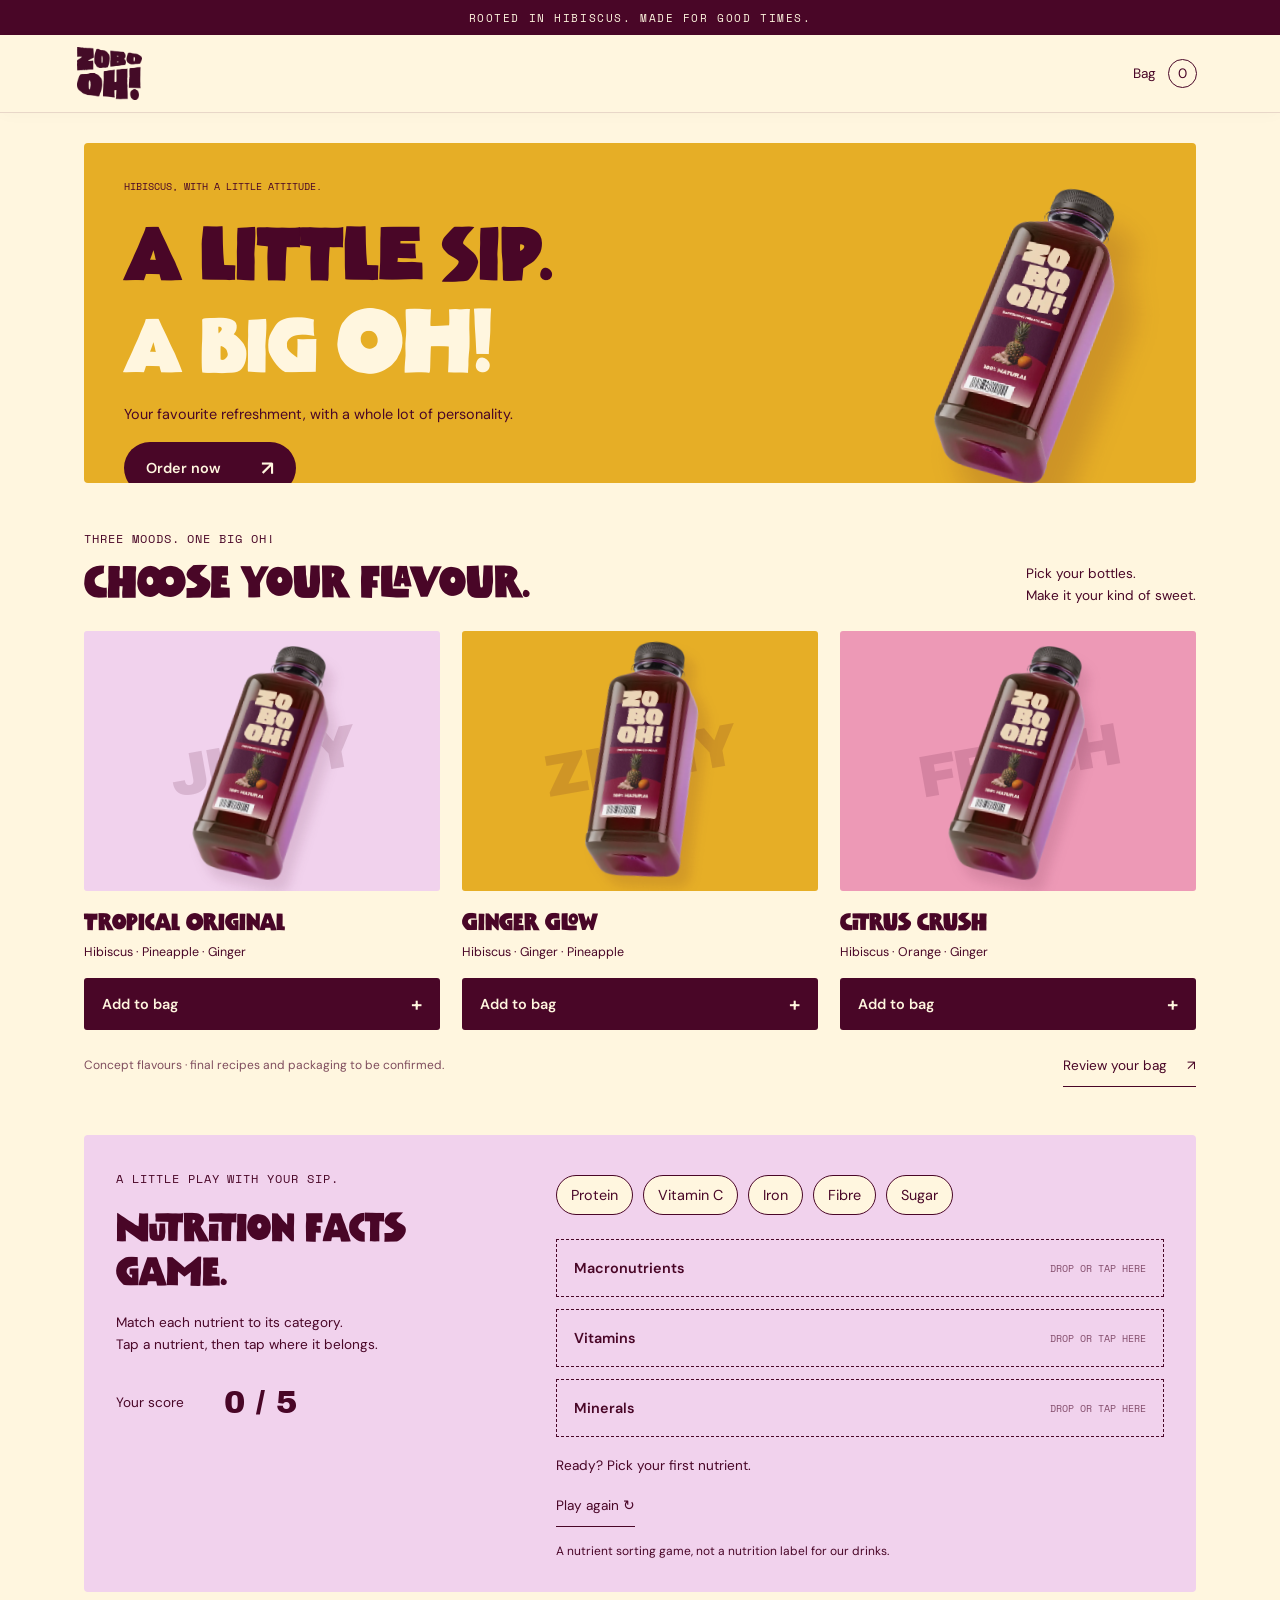
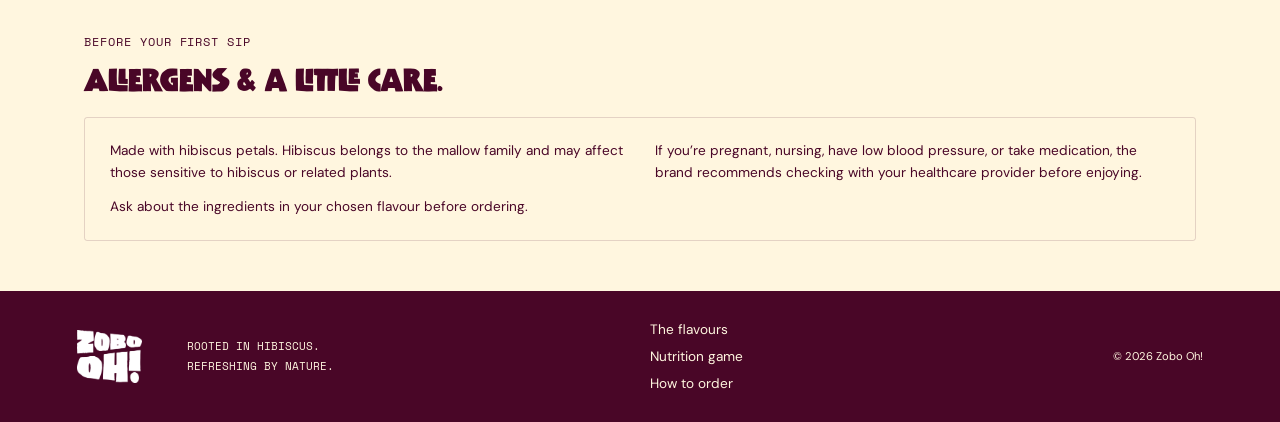
==== index.html @ 79635342 "Publish two Zobo Oh website concepts" ====
<!doctype html>
<html lang="en"><head><meta charset="UTF-8"><meta name="viewport" content="width=device-width,initial-scale=1"><meta name="theme-color" content="#e6ae26"><meta name="description" content="Zobo Oh! — big hibiscus energy. Explore a refreshing world of flavour."><title>Zobo Oh! — A little sip. A big OH!</title><link rel="stylesheet" href="style.css"><link rel="preload" href="assets/cultures-carnival.otf" as="font" type="font/otf" crossorigin><link rel="stylesheet" href="brand-font.css"></head><body>
<div class="announcement">ROOTED IN HIBISCUS. MADE FOR GOOD TIMES.</div>
<header><a class="logo" href="#" aria-label="Zobo Oh! home"><img src="assets/logo.webp" alt="Zobo Oh!"></a><button class="bag" id="open-bag">Bag <span id="bag-count">0</span></button></header>
<main>
<section class="hero" aria-labelledby="hero-title"><div class="hero-top"><span>HIBISCUS, WITH A LITTLE ATTITUDE.</span><span>BEST SERVED CHILLED.<br>BETTER SHARED.</span></div><h1 id="hero-title">A LITTLE SIP.<br><span>A BIG <i>OH!</i></span></h1><div class="hero-product"><img src="assets/bottle.webp" alt="Zobo Oh! hibiscus drink bottle" fetchpriority="high"></div><div class="hero-note">Your favourite refreshment, <br>with a whole lot of personality.</div><a class="button hero-cta" href="#flavours">Order now <span>↗</span></a></section>


<section class="flavours" id="flavours" aria-labelledby="flavour-heading"><div class="shop-heading"><div><span class="section-kicker">THREE MOODS. ONE BIG OH!</span><h2 id="flavour-heading">Choose your flavour.</h2></div><p>Pick your bottles.<br>Make it your kind of sweet.</p></div><div class="product-grid"><article class="product-card reveal" style="--card-color:#f1d2ed"><div class="product-image"><span aria-hidden="true">JUICY</span><img src="assets/bottle.webp" alt="Zobo Oh! sample bottle — Tropical Original concept"></div><h3>Tropical Original</h3><p>Hibiscus · Pineapple · Ginger</p><button class="button product-add" data-add="0" aria-label="Add Tropical Original">Add to bag <span>+</span></button></article><article class="product-card reveal" style="--card-color:#e6ae26"><div class="product-image"><span aria-hidden="true">ZINGY</span><img src="assets/bottle.webp" alt="Zobo Oh! sample bottle — Ginger Glow concept"></div><h3>Ginger Glow</h3><p>Hibiscus · Ginger · Pineapple</p><button class="button product-add" data-add="1" aria-label="Add Ginger Glow">Add to bag <span>+</span></button></article><article class="product-card reveal" style="--card-color:#ed99b6"><div class="product-image"><span aria-hidden="true">FRESH</span><img src="assets/bottle.webp" alt="Zobo Oh! sample bottle — Citrus Crush concept"></div><h3>Citrus Crush</h3><p>Hibiscus · Orange · Ginger</p><button class="button product-add" data-add="2" aria-label="Add Citrus Crush">Add to bag <span>+</span></button></article></div><div class="shop-bottom"><p class="concept-note">Concept flavours · final recipes and packaging to be confirmed.</p><button class="text-link" id="review-bag">Review your bag <span>↗</span></button></div><p id="add-status" class="sr-only" role="status"></p></section>



<section class="nutrition" aria-labelledby="game-title"><div><span class="section-kicker">A LITTLE PLAY WITH YOUR SIP.</span><h2 id="game-title">Nutrition facts <em>game.</em></h2><p>Match each nutrient to its category.<br>Tap a nutrient, then tap where it belongs.</p><div class="score" aria-live="polite">Your score <strong id="score">0 / 5</strong></div></div><div class="game"><div class="nutrient-list" id="nutrients"></div><div class="drop-zones"><button data-category="macros">Macronutrients <span>DROP OR TAP HERE</span></button><button data-category="vitamins">Vitamins <span>DROP OR TAP HERE</span></button><button data-category="minerals">Minerals <span>DROP OR TAP HERE</span></button></div><p id="game-message" aria-live="polite">Ready? Pick your first nutrient.</p><button class="text-link" id="reset-game">Play again ↻</button><small>A nutrient sorting game, not a nutrition label for our drinks.</small></div></section>
<section class="allergens"><span class="section-kicker">BEFORE YOUR FIRST SIP</span><h2>Allergens &amp; a little care.</h2><div class="allergy-copy"><p>Made with hibiscus petals. Hibiscus belongs to the mallow family and may affect those sensitive to hibiscus or related plants.</p><p>If you’re pregnant, nursing, have low blood pressure, or take medication, the brand recommends checking with your healthcare provider before enjoying.</p><p>Ask about the ingredients in your chosen flavour before ordering.</p></div></section>

</main><footer><a class="footer-logo" href="#"><img src="assets/logo.webp" alt="Zobo Oh! home"></a><p>ROOTED IN HIBISCUS.<br>REFRESHING BY NATURE.</p><div><a href="#flavours">The flavours</a><a href="#game-title">Nutrition game</a><button id="footer-order">How to order</button></div><span>© <span id="year"></span> Zobo Oh!</span></footer>
<dialog id="bag-dialog"><div class="dialog-top"><span class="section-kicker">YOUR GOOD-STUFF BAG</span><button id="close-bag" aria-label="Close bag">×</button></div><h2>A little<br><i>OH! to go.</i></h2><div id="bag-items"></div><label class="sweetness-label" for="sweetness">Your sweetness <output id="sweetness-value">3 / 5</output></label><input type="range" id="sweetness" min="1" max="5" value="3"><div class="sweetness-ends"><span>Just a little</span><span>Extra sweet</span></div><div class="order-info"><strong>How to order</strong><ol><li>Send the brand a DM.</li><li>Choose your flavour and quantity.</li><li>Pick your sweetness level, 1–5.</li><li>Confirm your order with an e-transfer.</li></ol></div><p class="demo-notice">Concept preview — no payment or order will be sent. Final flavours, prices, and contact details are awaiting confirmation.</p><button class="button" id="copy-order">Copy order summary <span>↗</span></button><p id="copy-status" role="status"></p><button class="text-link" id="continue-exploring">Keep exploring <span>✳</span></button></dialog><script src="app.js"></script></body></html>
---- style.css ----
@import url('https://fonts.googleapis.com/css2?family=Archivo+Black&family=DM+Sans:wght@400;500;600;700&family=Space+Mono&display=swap');
:root{--cream:#fff6df;--plum:#490627;--pink:#a5345c;--light-pink:#f1d2ed;--yellow:#e6ae26;--ink:#490627;--display:'Archivo Black',Impact,sans-serif;--body:'DM Sans',Arial,sans-serif;--mono:'Space Mono',monospace}*{box-sizing:border-box}html{scroll-behavior:smooth;scroll-padding-top:90px}body{margin:0;background:var(--cream);color:var(--plum);font-family:var(--body);overflow-x:clip}button,a,input{-webkit-tap-highlight-color:transparent}button,a{color:inherit}button{font:inherit;cursor:pointer}a{text-decoration:none}button:focus-visible,a:focus-visible,input:focus-visible,summary:focus-visible{outline:3px solid currentColor;outline-offset:5px}button{border:0}img{max-width:100%;display:block}h1,h2,h3,p{margin:0}h1,h2,h3{font-family:var(--display);font-weight:400;letter-spacing:-.055em}h2{font-size:clamp(3rem,6.8vw,7rem);line-height:1.02}i,em{font-family:Georgia,serif;font-weight:400}p{font-size:1.05rem;line-height:1.6}.section-kicker{font-family:var(--mono);font-size:.75rem;letter-spacing:.08em}.announcement{background:var(--plum);color:var(--cream);text-align:center;padding:9px;font: .7rem var(--mono);letter-spacing:.14em}header{height:94px;display:flex;align-items:center;justify-content:space-between;padding:0 5%;position:absolute;top:32px;width:100%;z-index:10;border-bottom:1px solid #49062725}.logo{width:90px}.logo img{filter:brightness(0) saturate(100%) invert(7%) sepia(70%) saturate(2450%) hue-rotate(308deg)}nav{display:flex;gap:35px;font-size:.85rem;font-weight:600}nav a{position:relative}nav a:after{content:'';position:absolute;bottom:-5px;left:0;width:0;height:2px;background:currentColor;transition:width .25s}nav a:hover:after{width:100%}.bag{background:transparent;display:flex;align-items:center;gap:12px;font-size:.85rem}.bag span{border:1px solid;border-radius:50%;width:29px;height:29px;display:grid;place-items:center}.hero{background:var(--yellow);position:relative;height:calc(100svh - 32px);min-height:800px;max-height:1050px;overflow:hidden;padding:130px 5% 30px}.hero-top{display:flex;justify-content:space-between;font:.7rem var(--mono);line-height:1.5}.hero-top span:last-child{text-align:right}.hero h1{text-align:center;font-size:clamp(5rem,10.5vw,11rem);line-height:.94;margin-top:38px;position:relative;z-index:1;letter-spacing:-.07em}.hero h1 span{color:var(--cream)}.hero h1 i{font-size:1.18em}.hero-product{position:absolute;z-index:2;left:50%;top:28%;width:285px;transform:translateX(-50%) rotate(-9deg);filter:drop-shadow(25px 30px 13px #49062728);animation:float 7s ease-in-out infinite}.hero-product img{width:100%}.hero-sticker{position:absolute;left:65%;top:54%;border-radius:50%;background:var(--plum);color:var(--cream);height:142px;width:142px;display:flex;align-items:center;justify-content:center;flex-direction:column;text-align:center;font:1rem var(--display);line-height:1.2;transform:rotate(12deg);z-index:3;border:1px dashed var(--yellow);outline:8px solid var(--plum)}.hero-sticker em{color:var(--yellow);font-size:1.3rem;line-height:1.4}.hero-note{position:absolute;left:9%;top:65%;font-size:1rem;line-height:1.5}.button{display:inline-flex;align-items:center;justify-content:space-between;gap:40px;background:var(--plum);color:var(--cream);border-radius:100px;padding:18px 25px;font-size:.9rem;font-weight:600;transition:transform .25s,background .25s;min-height:54px}.button:hover{transform:translateY(-4px);background:#6e103d}.button span{font-size:1.25rem}.hero-cta{position:absolute;bottom:70px;left:50%;transform:translateX(-50%);z-index:4}.hero-cta:hover{transform:translateX(-50%) translateY(-4px)}.hero-index{position:absolute;bottom:32px;left:5%;font:.7rem var(--mono)}.orbit-word{position:absolute;right:-18px;bottom:22%;writing-mode:vertical-rl;font:3.5rem var(--display);opacity:.12}.ticker{overflow:hidden;background:var(--pink);color:var(--cream);padding:18px 0;transform:rotate(-2deg);margin:-12px -10px 0;position:relative;z-index:4}.ticker div{white-space:nowrap;font:1.8rem var(--display);letter-spacing:-.03em;animation:marquee 35s linear infinite;width:max-content}.story{padding:125px 9% 130px;position:relative}.story h2{margin-top:32px;max-width:1050px}.story h2 em{color:var(--pink)}.story-bottom{display:grid;grid-template-columns:1fr 1.5fr 1fr;gap:45px;align-items:center;margin-top:50px}.handwritten{font:italic 1.9rem Georgia;transform:rotate(-8deg);color:var(--pink)}.text-link{font-size:.85rem;border-bottom:1px solid;padding:12px 0;background:transparent;display:inline-flex;gap:20px;justify-self:end;align-items:center}.story-flower{position:absolute;right:6%;top:60px;font:8rem Georgia;color:var(--yellow);animation:spin 45s linear infinite}.flavours{--scene:#f1d2ed;--accent:#490627;background:var(--scene);color:var(--accent);padding:65px 6% 25px;transition:background .6s,color .6s;position:relative}.flavour-header{display:grid;grid-template-columns:1fr auto;align-items:end;gap:20px}.flavour-header .section-kicker{grid-column:1/-1}.flavour-header h2{font-size:clamp(2.7rem,5vw,5rem)}.flavour-count{font: .85rem var(--mono)}.flavour-tabs{display:flex;gap:35px;border-bottom:1px solid #49062740;margin-top:35px}.flavour-tabs button{background:transparent;padding:18px 0;font-size:.85rem;border-bottom:3px solid transparent;opacity:.6}.flavour-tabs button[aria-selected=true]{opacity:1;border-color:currentColor}.flavour-stage{min-height:670px;position:relative;display:grid;grid-template-columns:1fr 1fr;align-items:center}.flavour-copy{max-width:440px;z-index:3;padding:55px 0 65px}.flavour-copy h3{font-size:clamp(3.5rem,6.3vw,6.5rem);line-height:1; margin:24px 0}.flavour-copy h3 i{font-size:1.1em}.ingredient-tags{display:flex;gap:10px;flex-wrap:wrap;margin:23px 0 30px}.ingredient-tags span{border:1px solid #49062765;border-radius:30px;font:.75rem var(--mono);padding:8px 12px}.flavour-visual{position:relative;height:600px;display:flex;align-items:center;justify-content:center}.flavour-visual img{height:540px;width:auto;z-index:2;position:relative;transform:rotate(10deg);filter:drop-shadow(20px 30px 10px #49062725);transition:transform .6s}.flavour-visual:hover img{transform:rotate(4deg) translateY(-12px)}.flavour-halo{position:absolute;width:450px;height:450px;border-radius:50%;background:var(--cream);opacity:.5}.flavour-big-word{position:absolute;white-space:nowrap;font:clamp(6rem,12vw,13rem) var(--display);opacity:.15;transform:rotate(-12deg);left:-40px;top:200px}.flavour-stamp{position:absolute;right:0;top:35px;transform:rotate(10deg);font:italic 1.3rem Georgia;line-height:1.2;border:1px solid;padding:25px;border-radius:50%;z-index:3}.flavour-controls{grid-column:1/-1;display:flex;align-items:center;justify-content:center;gap:24px;padding:0 0 20px}.flavour-controls span{font:.65rem var(--mono)}.flavour-controls button{border:1px solid currentColor;background:transparent;border-radius:50%;width:44px;height:44px;font-size:1.5rem;transition:background .25s}.flavour-controls button:hover{background:var(--cream)}.concept-note{text-align:center;font-size:.75rem;opacity:.7}.switching .flavour-copy,.switching .flavour-visual{animation:flavourIn .55s ease both}.ingredients{display:grid;grid-template-columns:1fr 1.2fr;gap:8%;padding:115px 7% 130px;position:relative}.ingredients-heading h2{margin:25px 0}.ingredients-heading em{color:var(--pink)}.ingredient-editorial{padding-top:25px}.ingredient-line{display:grid;grid-template-columns:30px 1fr 60px;gap:12px;padding:25px 0;border-top:1px solid #49062740;position:relative}.ingredient-line>span:first-child{font:.7rem var(--mono);padding-top:10px}.ingredient-line h3{font-size:2.5rem;letter-spacing:-.05em}.ingredient-line p{grid-column:2;font-size:.9rem;margin-top:4px}.ingredient-symbol{font:3.5rem Georgia;grid-column:3;grid-row:1/3;color:var(--pink);transition:transform .4s}.ingredient-line:hover .ingredient-symbol{transform:rotate(40deg)}.campaign{background:var(--plum);color:var(--light-pink);height:850px;position:relative;overflow:hidden;padding:35px 6%}.campaign-top{display:flex;justify-content:space-between;font:.7rem var(--mono)}.campaign h2{font-size:clamp(4rem,8.8vw,10rem);margin:55px 0 0;line-height:.95}.campaign h2 span{color:var(--yellow)}.campaign-bottles{position:absolute;bottom:-180px;left:33%;display:flex;align-items:flex-end}.campaign-bottles img{height:630px;width:auto;filter:drop-shadow(10px 10px 20px #0003)}.campaign-bottles img:nth-child(1){transform:rotate(-25deg);margin-right:-115px;margin-bottom:-35px}.campaign-bottles img:nth-child(2){transform:rotate(-3deg);z-index:2}.campaign-bottles img:nth-child(3){transform:rotate(18deg);margin-left:-110px;margin-bottom:-35px}.campaign-label{position:absolute;right:8%;top:50%;background:var(--yellow);color:var(--plum);padding:30px;transform:rotate(9deg);font:1.1rem var(--display);text-align:center;line-height:1.4;z-index:3}.campaign-label em{font-size:1.6rem}.campaign p{position:absolute;left:6%;bottom:100px;font-size:1rem;max-width:310px}.why{padding:110px 8%;display:grid;grid-template-columns:1fr 1fr;gap:35px 7%}.why>.section-kicker{grid-column:1/-1}.why h2{font-size:clamp(3rem,5vw,5rem)}.why-lines>div{display:grid;grid-template-columns:30px 1fr;gap:12px;border-top:1px solid #49062740;padding:22px 0}.why-lines span{font:.7rem var(--mono);padding-top:8px}.why-lines h3{font-size:1.8rem}.why-lines p{grid-column:2;font-size:.95rem}.nutrition{padding:80px 7%;background:var(--yellow);display:grid;grid-template-columns:1fr 1.1fr;gap:70px}.nutrition h2{font-size:clamp(3rem,5vw,5rem);margin:25px 0}.nutrition p{font-size:.95rem}.score{margin-top:30px;display:flex;align-items:center;gap:40px;font-size:.85rem}.score strong{font:2rem var(--display)}.nutrient-list{display:flex;flex-wrap:wrap;gap:10px;margin:8px 0 24px}.nutrient-list button{border:1px solid currentColor;border-radius:40px;padding:11px 15px;background:var(--cream);font-size:.9rem}.nutrient-list button.selected{background:var(--plum);color:var(--cream)}.nutrient-list button:disabled{opacity:.5;text-decoration:line-through;cursor:default}.drop-zones{display:grid;gap:12px}.drop-zones button{background:transparent;border:1px dashed;padding:22px;text-align:left;display:flex;justify-content:space-between;align-items:center;gap:12px;min-height:72px;font-weight:600}.drop-zones button span{font:.6rem var(--mono);opacity:.65}.drop-zones button:hover{background:#fff3}.game #game-message{margin-top:18px;min-height:30px}.game small{display:block;font-size:.75rem;margin-top:15px;line-height:1.5}.allergens{padding:65px 8%;background:var(--light-pink)}details{margin-top:22px}summary{list-style:none;cursor:pointer;font:clamp(1.8rem,3vw,3rem) var(--display);display:flex;justify-content:space-between}summary::-webkit-details-marker{display:none}details[open] summary span{transform:rotate(45deg)}details>div{max-width:750px;padding-top:25px}details p{margin-bottom:15px}.ending{padding:100px 8% 110px;background:var(--pink);color:var(--cream);position:relative;overflow:hidden}.ending h2{font-size:clamp(4.5rem,11vw,11rem);line-height:.95;margin:35px 0}.ending h2 i{color:var(--yellow)}.ending .button{background:var(--yellow);color:var(--plum)}.ending-spark{position:absolute;right:6%;top:28%;font:15rem Georgia;color:var(--yellow);animation:spin 70s linear infinite}footer{background:var(--plum);color:var(--cream);padding:45px 6%;display:grid;grid-template-columns:110px 1fr 1fr auto;align-items:center;gap:40px}.footer-logo{width:95px}footer p{font:.7rem var(--mono);line-height:1.8}footer>div{display:flex;flex-direction:column;gap:10px;font-size:.85rem}footer button{background:transparent;padding:0;text-align:left}footer>span{font-size:.7rem}dialog{border:0;background:var(--cream);color:var(--plum);padding:32px;width:480px;max-width:calc(100% - 24px);max-height:90svh;border-radius:4px}dialog::backdrop{background:#24081780;backdrop-filter:blur(5px)}.dialog-top{display:flex;justify-content:space-between;align-items:center}.dialog-top button{background:transparent;font-size:2rem}dialog h2{font-size:3rem;margin:24px 0}.bag-item{display:flex;justify-content:space-between;align-items:center;border-top:1px solid #49062735;padding:18px 0;gap:15px}.quantity-controls{display:flex;align-items:center;gap:10px}.quantity-controls button{width:32px;height:32px;border:1px solid;background:transparent;border-radius:50%}.sweetness-label{display:flex;justify-content:space-between;margin-top:28px;font-weight:600}input[type=range]{width:100%;margin:20px 0;accent-color:var(--pink)}.sweetness-ends{display:flex;justify-content:space-between;font-size:.8rem}.order-info{margin-top:28px;border-top:1px solid #49062735;padding-top:20px}.order-info ol{padding-left:20px;font-size:.9rem;line-height:1.8}.demo-notice{font-size:.8rem;line-height:1.5;margin:20px 0}.reveal{transition:opacity .7s,transform .7s}.js-motion .reveal:not(.visible){opacity:0;transform:translateY(25px)}@keyframes float{0%,100%{transform:translateX(-50%) rotate(-9deg) translateY(0)}50%{transform:translateX(-50%) rotate(-6deg) translateY(-15px)}}@keyframes marquee{to{transform:translateX(-50%)}}@keyframes spin{to{transform:rotate(360deg)}}@keyframes flavourIn{from{opacity:.25;transform:translateY(15px)}to{opacity:1;transform:translateY(0)}}
@media(min-width:1500px){.hero-product{width:320px}.hero h1{font-size:10.5vw}.hero-note{top:70%}}@media(max-width:1000px){.story-bottom{grid-template-columns:1fr 2fr}.story-bottom .text-link{grid-column:2;justify-self:start}.flavour-stamp{right:-15px;font-size:1rem}.flavour-halo{width:330px;height:330px}.campaign-bottles{left:35%}.campaign-bottles img{height:560px}.campaign-label{right:5%;top:47%}.nutrition{gap:35px}.ending-spark{font-size:10rem}footer{grid-template-columns:90px 1fr 1fr}footer>span{grid-column:2}}
@media(max-width:700px){html{scroll-padding-top:20px}.announcement{font-size:.58rem;letter-spacing:.07em}header{height:75px;top:29px;padding:0 6%}.logo{width:68px}nav{gap:15px}nav a{font-size:.75rem}nav a:last-child{display:none}.bag{font-size:.75rem;gap:6px}.bag span{width:25px;height:25px}.hero{min-height:740px;height:calc(100svh - 29px);max-height:880px;padding:95px 6% 25px}.hero-top{font-size:.55rem}.hero-top span:last-child{display:none}.hero h1{font-size:clamp(3.4rem,12.2vw,5.5rem);margin-top:36px;line-height:1}.hero-product{width:220px;top:31%}.hero-sticker{left:auto;right:7%;top:46%;width:97px;height:97px;font-size:.7rem;outline-width:5px}.hero-sticker em{font-size:.9rem}.hero-note{left:6%;top:auto;bottom:127px;font-size:.82rem;max-width:175px}.hero-cta{bottom:48px;white-space:nowrap}.hero-index{font-size:.55rem;bottom:18px}.orbit-word{font-size:2.2rem;bottom:26%;right:-8px}.ticker{padding:14px 0}.ticker div{font-size:1.35rem}.story{padding:75px 7% 80px}.story h2{font-size:clamp(2.3rem,8.5vw,3.8rem);margin-top:22px}.story-flower{font-size:4rem;right:7%;top:25px}.story-bottom{grid-template-columns:1fr;gap:25px;margin-top:30px}.handwritten{font-size:1.6rem}.story-bottom p{font-size:1rem}.story-bottom .text-link{grid-column:auto}.flavours{padding:45px 6% 23px}.flavour-header h2{font-size:2.55rem}.flavour-count{font-size:.65rem}.flavour-tabs{gap:8px;justify-content:space-between;margin-top:22px}.flavour-tabs button{font-size:.7rem;padding:15px 3px;max-width:105px;line-height:1.4}.flavour-stage{grid-template-columns:1fr;min-height:auto}.flavour-copy{padding:30px 0 15px;max-width:none}.flavour-copy h3{font-size:3.3rem;margin:15px 0}.flavour-copy h3 br{display:none}.flavour-copy p{font-size:.95rem;max-width:340px}.ingredient-tags{margin:18px 0}.ingredient-tags span{font-size:.65rem;padding:6px 10px}.flavour-copy .button{position:relative;z-index:4;padding:14px 22px}.flavour-visual{height:400px;margin-top:-15px}.flavour-visual img{height:360px}.flavour-halo{width:280px;height:280px}.flavour-big-word{font-size:7rem;left:0;top:135px}.flavour-stamp{right:5px;top:50px;font-size:.9rem;padding:17px}.flavour-controls{padding:20px 0}.flavour-controls span{font-size:.55rem}.concept-note{font-size:.65rem}.ingredients{padding:70px 7%;grid-template-columns:1fr;gap:25px}.ingredients-heading h2{font-size:3.8rem}.ingredients-heading p{font-size:.95rem}.ingredient-editorial{padding-top:0}.ingredient-line h3{font-size:2rem}.ingredient-symbol{font-size:3rem}.campaign{height:790px;padding:28px 6%}.campaign-top{font-size:.55rem}.campaign-top span:last-child{display:none}.campaign h2{font-size:clamp(3rem,10vw,4.5rem);margin-top:40px;line-height:1.05}.campaign h2 i{display:block}.campaign-bottles{left:10%;bottom:-120px}.campaign-bottles img{height:440px}.campaign-bottles img:nth-child(1){margin-right:-90px}.campaign-bottles img:nth-child(3){margin-left:-90px}.campaign p{bottom:auto;top:300px;font-size:.9rem}.campaign-label{right:6%;top:54%;padding:18px;font-size:.8rem}.campaign-label em{font-size:1.2rem}.why{padding:70px 7%;grid-template-columns:1fr;gap:30px}.why h2{font-size:3.2rem}.nutrition{grid-template-columns:1fr;padding:60px 7%;gap:35px}.nutrition h2{font-size:3.4rem}.score{margin-top:20px}.drop-zones button{font-size:.9rem}.allergens{padding:45px 7%}summary{font-size:1.6rem}.allergens p{font-size:.95rem}.ending{padding:70px 7%}.ending h2{font-size:clamp(3.8rem,13vw,6rem);position:relative;z-index:1}.ending-spark{font-size:6rem;top:auto;bottom:50px;right:-10px}footer{grid-template-columns:80px 1fr;padding:35px 7%;gap:25px}footer>div{grid-column:2}footer>span{grid-column:1/-1}.section-kicker{font-size:.65rem}dialog{padding:24px}}
html{overflow-x:clip}.flavours{overflow:clip}.flavour-visual img{transform:rotate(var(--bottle-angle,10deg))}.flavour-halo{transition:background .6s,border-radius .6s}.flavour-big-word{transition:transform .6s}.flavour-tabs button{min-height:48px}
@media(max-width:700px){.hero-note{top:330px;bottom:auto;font-size:.76rem;line-height:1.4;max-width:210px}.hero-product{width:190px;top:36%}.hero-sticker{top:50%;right:5%}.flavour-copy h3 i{display:block}.flavour-copy h3 br{display:block}.campaign-bottles{max-width:100%}.hero h1{font-size:11.5vw;letter-spacing:-.065em}}
@media(prefers-reduced-motion:reduce){html{scroll-behavior:auto}*,*:before,*:after{animation:none!important;transition:none!important}.js-motion .reveal:not(.visible){opacity:1;transform:none}}

@media(max-width:700px){.hero-note{top:240px;left:7%;max-width:260px}.hero-note br{display:none}}
/* Wireframe-led ordering layout */
header{position:sticky;top:0;height:78px;background:var(--cream);border-bottom:1px solid #49062720;padding:0 max(6%,calc((100% - 1160px)/2));box-shadow:0 3px 15px #49062705}.logo{width:65px}main{max-width:1160px;margin:auto;padding:30px 24px 50px}.hero{height:340px;min-height:0;max-height:none;border-radius:4px;padding:36px 40px;overflow:hidden}.hero-top{font-size:.65rem}.hero-top span:last-child{display:none}.hero h1{text-align:left;font-size:clamp(3rem,6vw,5rem);line-height:.98;margin-top:20px;max-width:70%;letter-spacing:-.055em}.hero-product{width:160px;left:auto;right:8%;top:12%;transform:rotate(8deg);animation:shopFloat 6s ease-in-out infinite}.hero-note{position:static;font-size:.9rem;line-height:1.4;margin-top:15px;max-width:65%}.hero-note br{display:none}.hero-cta{position:static;transform:none;margin-top:18px;padding:13px 22px;min-height:46px}.hero-cta:hover{transform:translateY(-3px)}.flavours{background:transparent;padding:44px 0 28px;overflow:visible}.shop-heading{display:flex;justify-content:space-between;align-items:end;gap:20px}.shop-heading h2{font-size:clamp(2rem,3.5vw,3rem);margin-top:10px}.shop-heading p{font-size:.85rem}.product-grid{display:grid;grid-template-columns:repeat(3,minmax(0,1fr));gap:22px;margin-top:25px}.product-card{min-width:0}.product-image{position:relative;height:260px;background:var(--card-color);overflow:hidden;border-radius:3px;display:grid;place-items:center}.product-image>span{position:absolute;font:3.7rem var(--display);letter-spacing:-.06em;opacity:.14;transform:rotate(-10deg)}.product-image img{height:235px;width:auto;position:relative;filter:drop-shadow(9px 12px 6px #49062720);transform:rotate(5deg);transition:transform .5s}.product-card:nth-child(2) img{transform:rotate(-6deg)}.product-card:hover img{transform:translateY(-8px) rotate(0)}.product-card h3{font-size:1.5rem;letter-spacing:-.035em;margin:17px 0 7px}.product-card p{font-size:.78rem;margin-bottom:15px}.product-add{width:100%;border-radius:3px;padding:13px 18px;min-height:46px}.shop-bottom{display:flex;align-items:center;justify-content:space-between;gap:20px;margin-top:15px}.concept-note{text-align:left;font-size:.75rem}.nutrition{margin-top:20px;padding:32px;grid-template-columns:.8fr 1.2fr;gap:35px;border-radius:4px;background:var(--light-pink)}.nutrition h2{font-size:2.5rem;line-height:1.1;margin:18px 0}.nutrition p{font-size:.85rem}.nutrient-list button{padding:10px 14px}.drop-zones button{min-height:58px;padding:17px;font-size:.9rem}.allergens{padding:38px 0 0;background:transparent}.allergens h2{font-size:2rem;margin:12px 0 20px}.allergy-copy{padding:22px 25px;border:1px solid #49062725;border-radius:3px;display:grid;grid-template-columns:1fr 1fr;gap:12px 30px}.allergy-copy p{font-size:.85rem;margin:0}.allergy-copy p:last-child{grid-column:1/-1}.sr-only{position:absolute;width:1px;height:1px;padding:0;margin:-1px;overflow:hidden;clip:rect(0,0,0,0);white-space:nowrap;border:0}footer{padding:30px max(6%,calc((100% - 1160px)/2));grid-template-columns:70px 1fr 1fr auto}.footer-logo{width:65px}#copy-status{font-size:.85rem;margin:14px 0;white-space:pre-line}#copy-order{width:100%;padding:14px 20px}#continue-exploring{display:flex;margin:auto}.game small{font-size:.75rem}.bag{min-height:44px}
@keyframes shopFloat{0%,100%{transform:rotate(8deg) translateY(0)}50%{transform:rotate(5deg) translateY(-8px)}}
@media(max-width:700px){header{height:68px;padding:0 6%}.logo{width:56px}main{padding:20px 18px 35px}.hero{height:340px;padding:25px 22px}.hero h1{font-size:clamp(2.3rem,7.5vw,3.2rem);max-width:100%;margin-top:18px;position:relative;z-index:3}.hero-product{width:108px;right:5%;top:42%}.hero-note{max-width:58%;font-size:.83rem;line-height:1.5;position:relative;top:auto;left:auto;margin-top:22px}.hero-cta{position:relative;left:auto;bottom:auto;margin-top:20px;padding:12px 17px;font-size:.8rem;gap:20px}.hero-cta:hover{transform:translateY(-3px)}.hero-top{font-size:.55rem}.flavours{padding-top:30px}.shop-heading{align-items:start}.shop-heading h2{font-size:1.9rem}.shop-heading>p{display:none}.product-grid{grid-template-columns:1fr;gap:18px;margin-top:20px}.product-card{display:grid;grid-template-columns:125px 1fr;grid-template-rows:auto auto 1fr;gap:5px 18px;align-items:center}.product-image{grid-row:1/4;height:170px}.product-image img{height:155px}.product-image>span{font-size:2.1rem}.product-card h3{font-size:1.2rem;margin:12px 0 0}.product-card p{font-size:.75rem;line-height:1.5;margin:0}.product-add{margin:8px 0 4px;align-self:end;min-height:44px;font-size:.8rem;padding:10px 14px;gap:12px}.shop-bottom{align-items:start;flex-direction:column;gap:5px}.shop-bottom .text-link{padding:10px 0}.nutrition{grid-template-columns:1fr;padding:25px 20px;gap:25px;margin-top:15px}.nutrition h2{font-size:2rem}.score{margin-top:16px}.score strong{font-size:1.5rem}.allergens{padding-top:30px}.allergens h2{font-size:1.65rem}.allergy-copy{grid-template-columns:1fr;padding:20px;gap:15px}.allergy-copy p:last-child{grid-column:auto}footer{grid-template-columns:65px 1fr;padding:28px 6%}footer>span{grid-column:1/-1}.game small{font-size:.72rem}}

.js-motion .product-card.reveal:not(.visible){opacity:1;transform:none}
---- brand-font.css ----
@font-face{font-family:'Cultures Carnival';src:url('assets/cultures-carnival.otf') format('opentype');font-weight:400;font-style:normal;font-display:swap}
h1,h2,h3{font-family:'Cultures Carnival',Impact,sans-serif;letter-spacing:0;line-height:1.08}h1 i,h2 i,h2 em,h3 i{font-family:inherit;font-style:normal}.hero h1{letter-spacing:0;line-height:1.04}.product-card h3{letter-spacing:0;line-height:1.15}.flavour-copy h3{letter-spacing:0;line-height:1.08}.campaign h2,.ending h2{line-height:1.08}
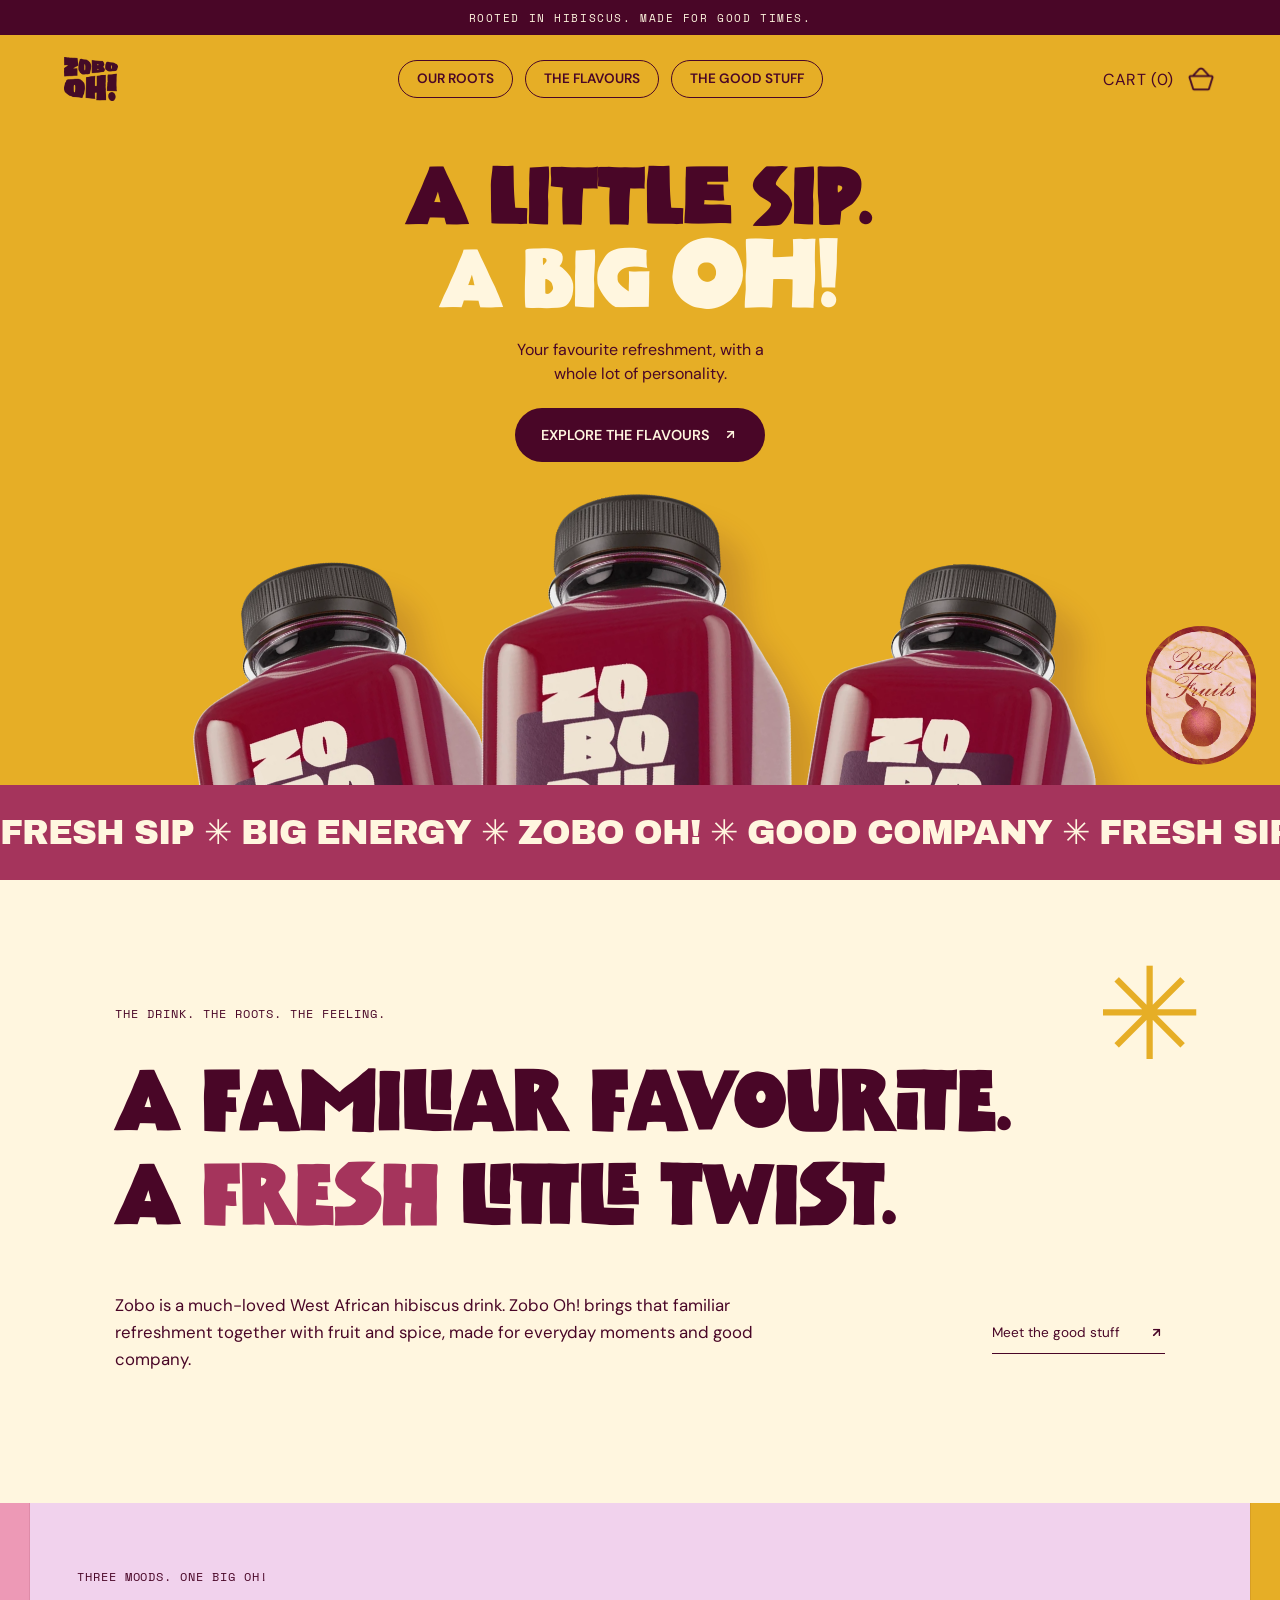
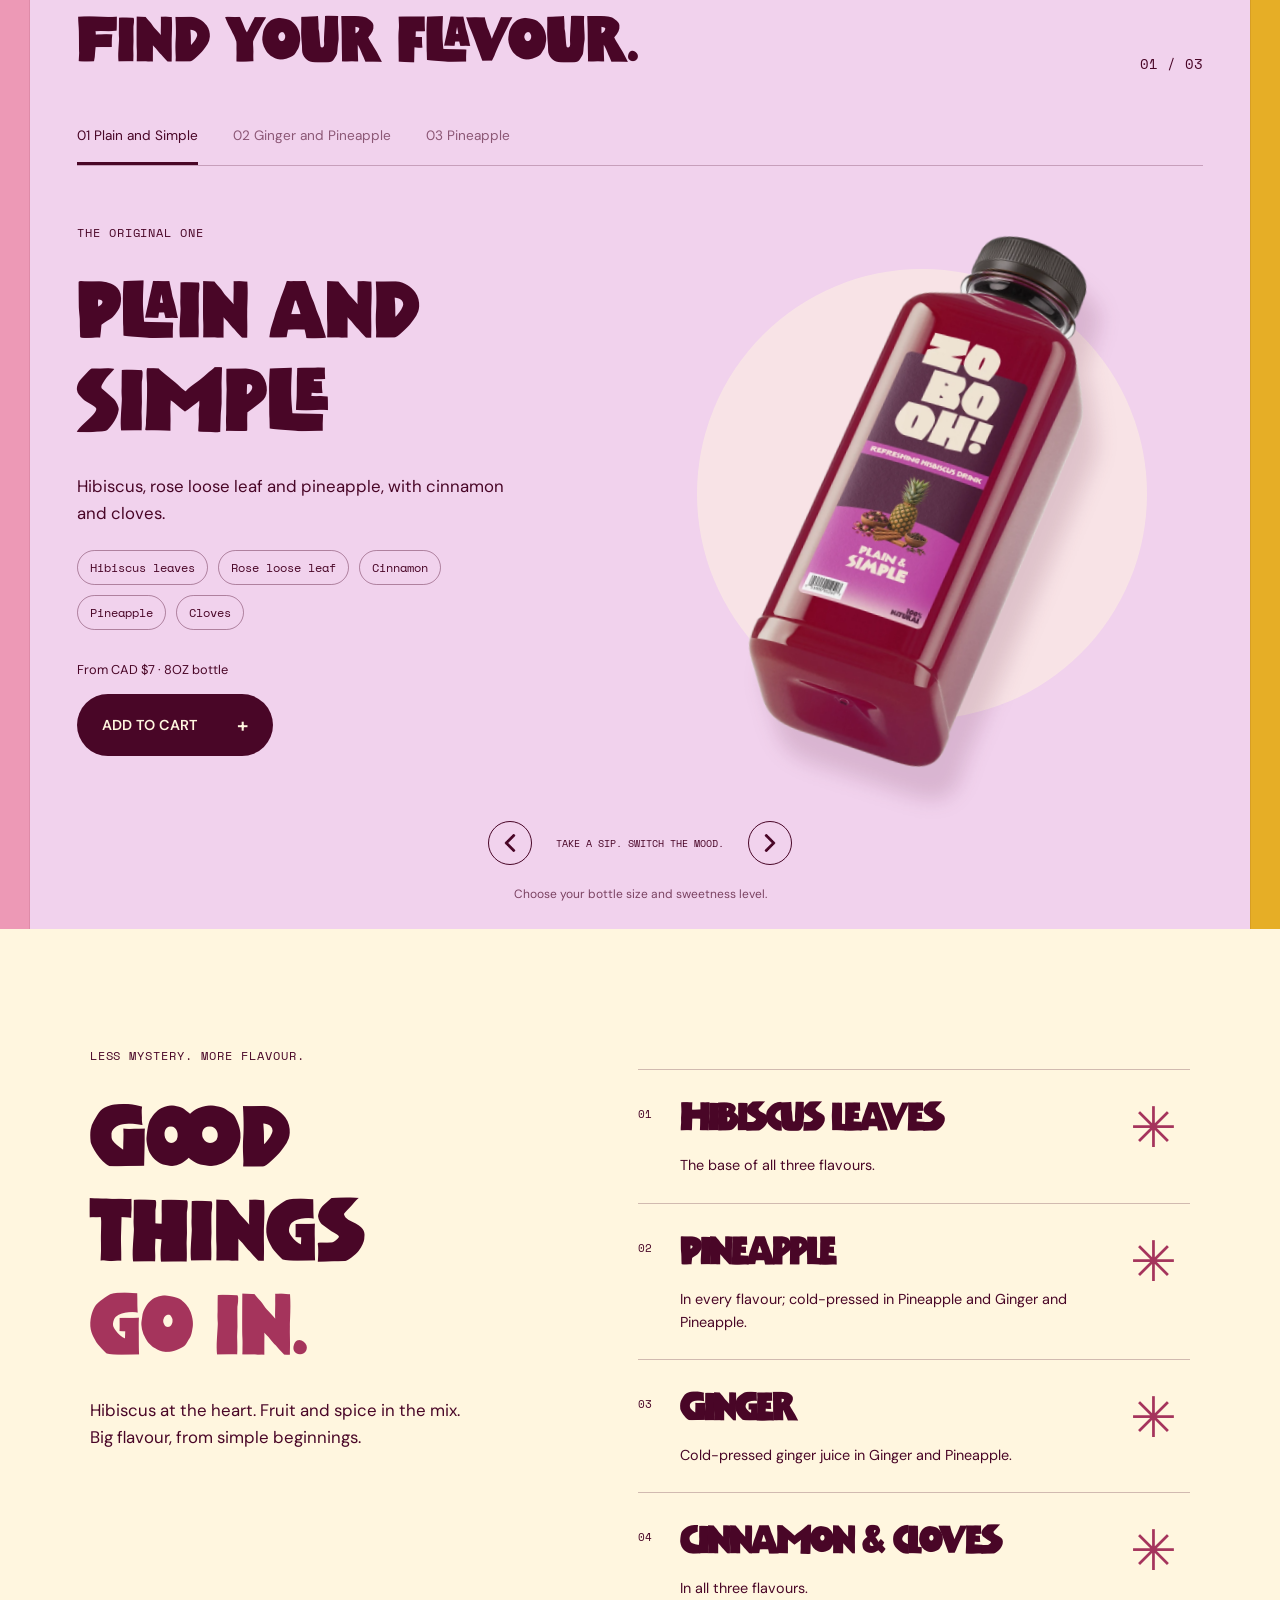
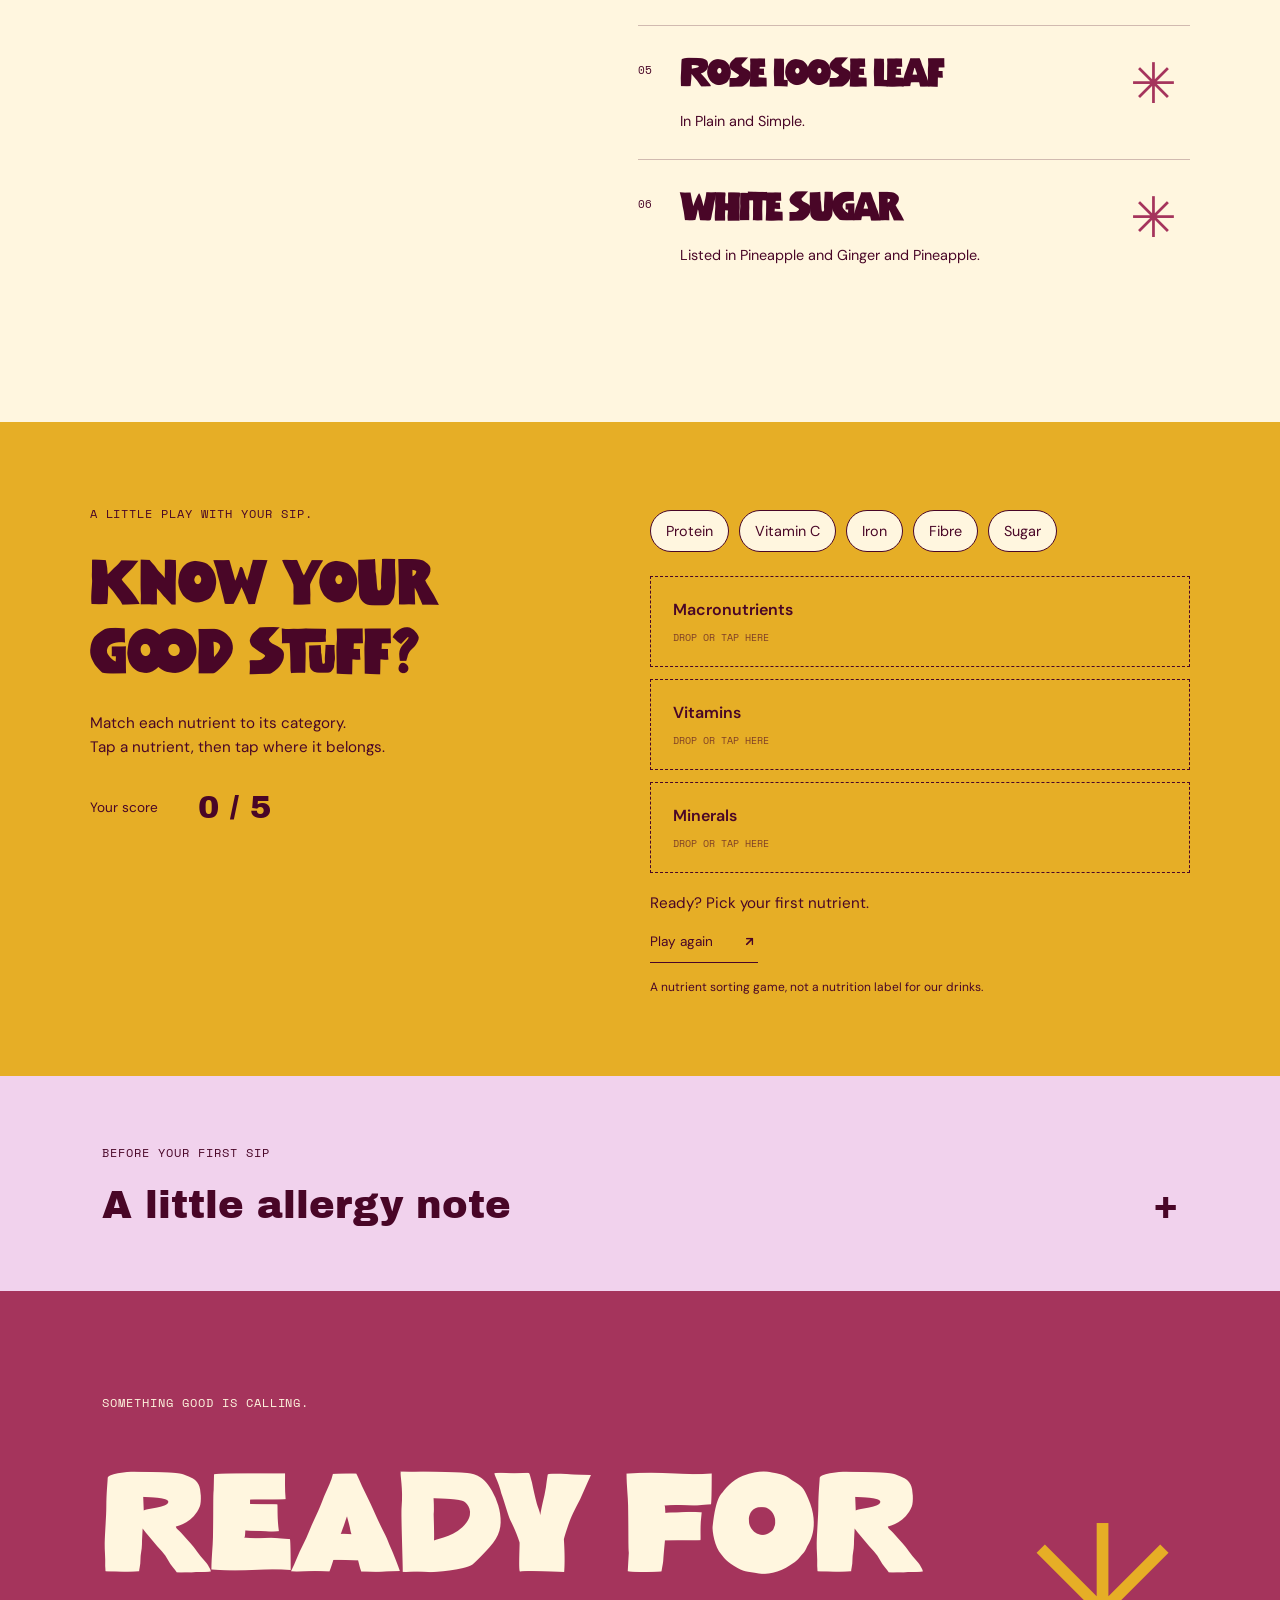
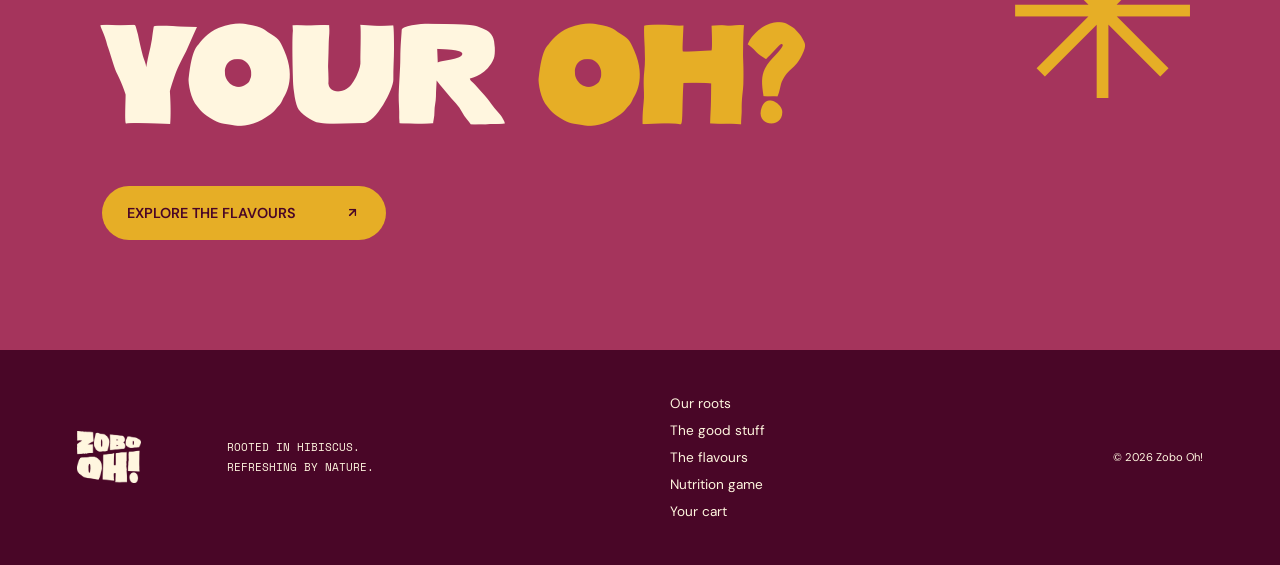
==== commit dadcf73f: "Use confirmed flavours, ingredients and bottle artwork" ====
--- a/index.html
+++ b/index.html
@@ -1,18 +1 @@
-<!doctype html>
-<html lang="en"><head><meta charset="UTF-8"><meta name="viewport" content="width=device-width,initial-scale=1"><meta name="theme-color" content="#e6ae26"><meta name="description" content="Zobo Oh! — big hibiscus energy. Explore a refreshing world of flavour."><title>Zobo Oh! — A little sip. A big OH!</title><link rel="stylesheet" href="style.css"><link rel="preload" href="assets/cultures-carnival.otf" as="font" type="font/otf" crossorigin><link rel="stylesheet" href="brand-font.css"></head><body>
-<div class="announcement">ROOTED IN HIBISCUS. MADE FOR GOOD TIMES.</div>
-<header><a class="logo" href="#" aria-label="Zobo Oh! home"><img src="assets/logo.webp" alt="Zobo Oh!"></a><button class="bag" id="open-bag">Bag <span id="bag-count">0</span></button></header>
-<main>
-<section class="hero" aria-labelledby="hero-title"><div class="hero-top"><span>HIBISCUS, WITH A LITTLE ATTITUDE.</span><span>BEST SERVED CHILLED.<br>BETTER SHARED.</span></div><h1 id="hero-title">A LITTLE SIP.<br><span>A BIG <i>OH!</i></span></h1><div class="hero-product"><img src="assets/bottle.webp" alt="Zobo Oh! hibiscus drink bottle" fetchpriority="high"></div><div class="hero-note">Your favourite refreshment, <br>with a whole lot of personality.</div><a class="button hero-cta" href="#flavours">Order now <span>↗</span></a></section>
-
-
-<section class="flavours" id="flavours" aria-labelledby="flavour-heading"><div class="shop-heading"><div><span class="section-kicker">THREE MOODS. ONE BIG OH!</span><h2 id="flavour-heading">Choose your flavour.</h2></div><p>Pick your bottles.<br>Make it your kind of sweet.</p></div><div class="product-grid"><article class="product-card reveal" style="--card-color:#f1d2ed"><div class="product-image"><span aria-hidden="true">JUICY</span><img src="assets/bottle.webp" alt="Zobo Oh! sample bottle — Tropical Original concept"></div><h3>Tropical Original</h3><p>Hibiscus · Pineapple · Ginger</p><button class="button product-add" data-add="0" aria-label="Add Tropical Original">Add to bag <span>+</span></button></article><article class="product-card reveal" style="--card-color:#e6ae26"><div class="product-image"><span aria-hidden="true">ZINGY</span><img src="assets/bottle.webp" alt="Zobo Oh! sample bottle — Ginger Glow concept"></div><h3>Ginger Glow</h3><p>Hibiscus · Ginger · Pineapple</p><button class="button product-add" data-add="1" aria-label="Add Ginger Glow">Add to bag <span>+</span></button></article><article class="product-card reveal" style="--card-color:#ed99b6"><div class="product-image"><span aria-hidden="true">FRESH</span><img src="assets/bottle.webp" alt="Zobo Oh! sample bottle — Citrus Crush concept"></div><h3>Citrus Crush</h3><p>Hibiscus · Orange · Ginger</p><button class="button product-add" data-add="2" aria-label="Add Citrus Crush">Add to bag <span>+</span></button></article></div><div class="shop-bottom"><p class="concept-note">Concept flavours · final recipes and packaging to be confirmed.</p><button class="text-link" id="review-bag">Review your bag <span>↗</span></button></div><p id="add-status" class="sr-only" role="status"></p></section>
-
-
-
-<section class="nutrition" aria-labelledby="game-title"><div><span class="section-kicker">A LITTLE PLAY WITH YOUR SIP.</span><h2 id="game-title">Nutrition facts <em>game.</em></h2><p>Match each nutrient to its category.<br>Tap a nutrient, then tap where it belongs.</p><div class="score" aria-live="polite">Your score <strong id="score">0 / 5</strong></div></div><div class="game"><div class="nutrient-list" id="nutrients"></div><div class="drop-zones"><button data-category="macros">Macronutrients <span>DROP OR TAP HERE</span></button><button data-category="vitamins">Vitamins <span>DROP OR TAP HERE</span></button><button data-category="minerals">Minerals <span>DROP OR TAP HERE</span></button></div><p id="game-message" aria-live="polite">Ready? Pick your first nutrient.</p><button class="text-link" id="reset-game">Play again ↻</button><small>A nutrient sorting game, not a nutrition label for our drinks.</small></div></section>
-<section class="allergens"><span class="section-kicker">BEFORE YOUR FIRST SIP</span><h2>Allergens &amp; a little care.</h2><div class="allergy-copy"><p>Made with hibiscus petals. Hibiscus belongs to the mallow family and may affect those sensitive to hibiscus or related plants.</p><p>If you’re pregnant, nursing, have low blood pressure, or take medication, the brand recommends checking with your healthcare provider before enjoying.</p><p>Ask about the ingredients in your chosen flavour before ordering.</p></div></section>
-
-</main><footer><a class="footer-logo" href="#"><img src="assets/logo.webp" alt="Zobo Oh! home"></a><p>ROOTED IN HIBISCUS.<br>REFRESHING BY NATURE.</p><div><a href="#flavours">The flavours</a><a href="#game-title">Nutrition game</a><button id="footer-order">How to order</button></div><span>© <span id="year"></span> Zobo Oh!</span></footer>
-<dialog id="bag-dialog"><div class="dialog-top"><span class="section-kicker">YOUR GOOD-STUFF BAG</span><button id="close-bag" aria-label="Close bag">×</button></div><h2>A little<br><i>OH! to go.</i></h2><div id="bag-items"></div><label class="sweetness-label" for="sweetness">Your sweetness <output id="sweetness-value">3 / 5</output></label><input type="range" id="sweetness" min="1" max="5" value="3"><div class="sweetness-ends"><span>Just a little</span><span>Extra sweet</span></div><div class="order-info"><strong>How to order</strong><ol><li>Send the brand a DM.</li><li>Choose your flavour and quantity.</li><li>Pick your sweetness level, 1–5.</li><li>Confirm your order with an e-transfer.</li></ol></div><p class="demo-notice">Concept preview — no payment or order will be sent. Final flavours, prices, and contact details are awaiting confirmation.</p><button class="button" id="copy-order">Copy order summary <span>↗</span></button><p id="copy-status" role="status"></p><button class="text-link" id="continue-exploring">Keep exploring <span>✳</span></button></dialog><script src="app.js"></script></body></html>
-
+<!doctype html><html lang="en"><head><meta charset="UTF-8"><meta name="viewport" content="width=device-width,initial-scale=1"><title>Zobo Oh!</title><meta http-equiv="refresh" content="0;url=expressive.html"><script>location.replace("expressive.html"+location.search+location.hash)</script></head><body><a href="expressive.html">Explore Zobo Oh!</a></body></html>
